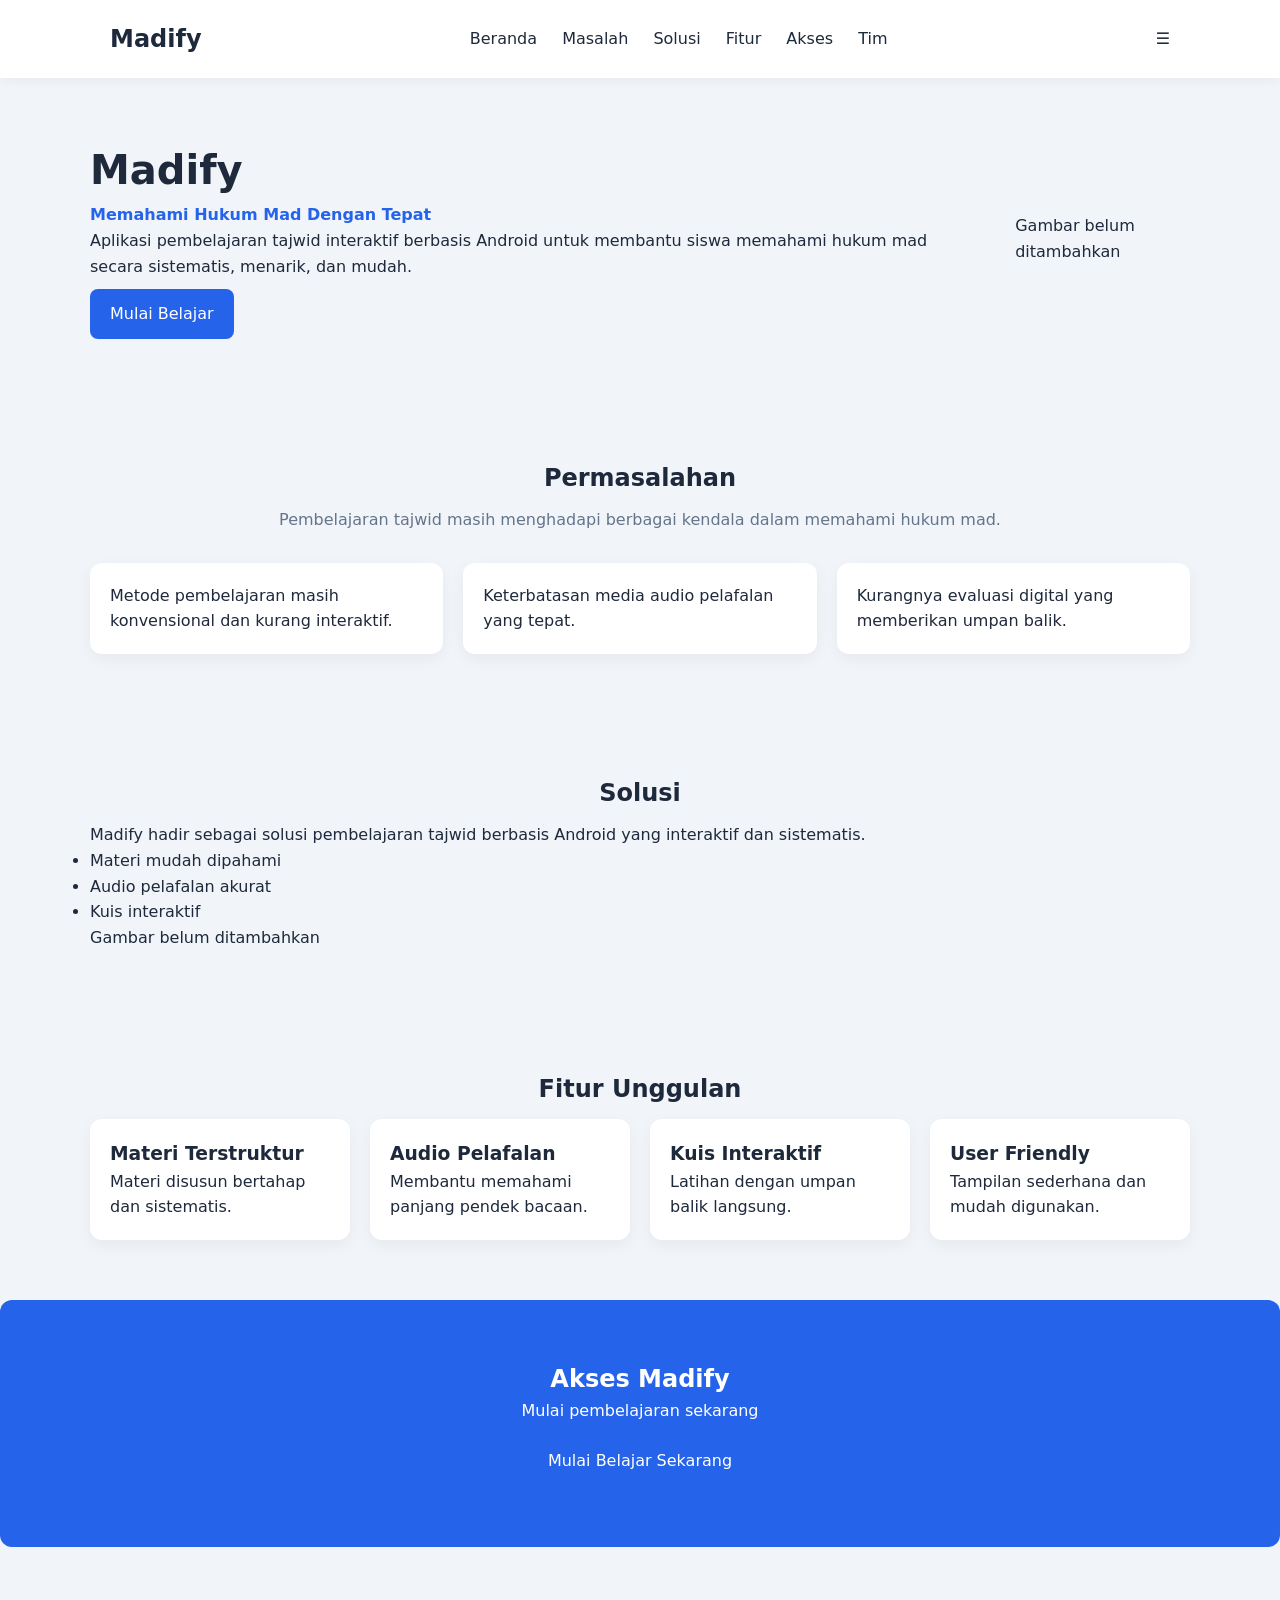
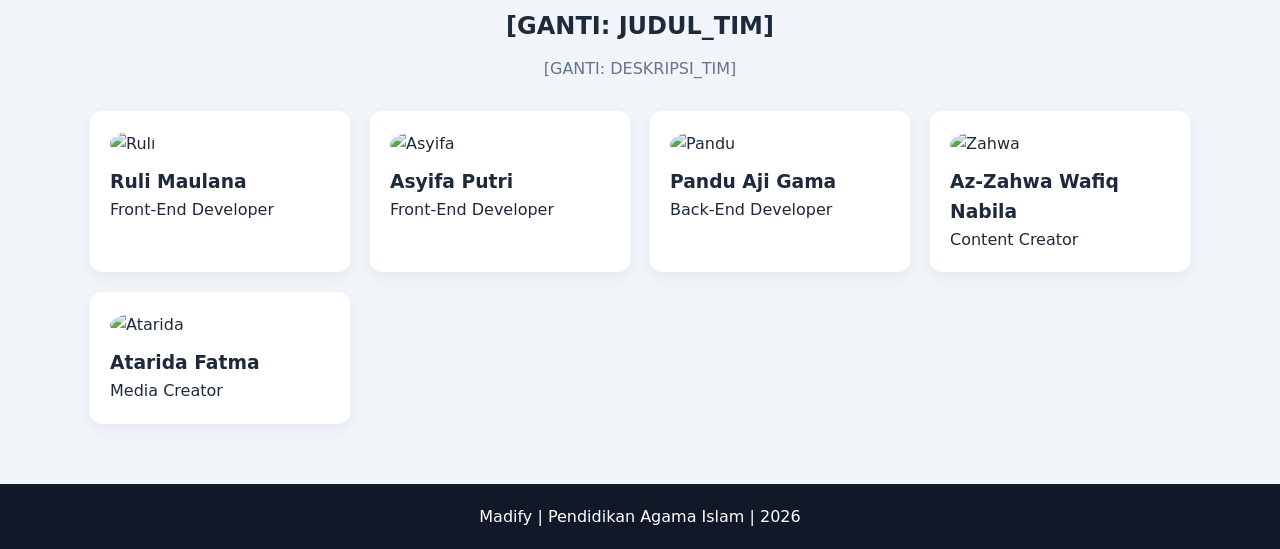
==== index.html @ 85455eb7 "Add files via upload" ====
<!DOCTYPE html>
<html lang="id">
<head>
<meta charset="UTF-8">
<meta name="viewport" content="width=device-width, initial-scale=1.0">
<title>Madify</title>
<link rel="stylesheet" href="style.css">
</head>
<body>

<!-- NAVBAR -->
<header class="navbar">
    <div class="container nav-container">
        <h2 class="logo">Madify</h2>

        <nav id="navMenu">
            <a href="#hero">Beranda</a>
            <a href="#masalah">Masalah</a>
            <a href="#solusi">Solusi</a>
            <a href="#fitur">Fitur</a>
            <a href="#akses">Akses</a>
            <a href="#tim">Tim</a>
        </nav>

        <div class="hamburger" id="hamburger">☰</div>
    </div>
</header>

<!-- HERO -->
<section id="hero" class="hero container fade">
    <div class="hero-text">
        <h1>Madify</h1>
        <p class="tagline">Memahami Hukum Mad Dengan Tepat</p>
        <p>
            Aplikasi pembelajaran tajwid interaktif berbasis Android untuk membantu siswa memahami hukum mad secara sistematis, menarik, dan mudah.
        </p>
        <a href="#akses" class="btn">Mulai Belajar</a>
    </div>

    <div class="hero-img">
        <img src="https://i.ibb.co.com/nstCtN10/img-5.png"
        alt="Ilustrasi aplikasi Madify"
        onerror="this.style.display='none'; this.parentElement.innerHTML='<div class=fallback>Gambar belum ditambahkan</div>';">
    </div>
</section>

<!-- MASALAH -->
<section id="masalah" class="section container fade">
    <h2 class="section-title">Permasalahan</h2>
    <p class="section-desc">
        Pembelajaran tajwid masih menghadapi berbagai kendala dalam memahami hukum mad.
    </p>

    <div class="card-grid">
        <div class="card hover">
            <p>Metode pembelajaran masih konvensional dan kurang interaktif.</p>
        </div>
        <div class="card hover">
            <p>Keterbatasan media audio pelafalan yang tepat.</p>
        </div>
        <div class="card hover">
            <p>Kurangnya evaluasi digital yang memberikan umpan balik.</p>
        </div>
    </div>
</section>

<!-- SOLUSI -->
<section id="solusi" class="section container fade">
    <h2 class="section-title">Solusi</h2>

    <div class="two-col">
        <div>
            <p>
                Madify hadir sebagai solusi pembelajaran tajwid berbasis Android yang interaktif dan sistematis.
            </p>
            <ul class="list">
                <li>Materi mudah dipahami</li>
                <li>Audio pelafalan akurat</li>
                <li>Kuis interaktif</li>
            </ul>
        </div>

        <div>
            <img src="https://i.ibb.co.com/nstCtN10/img-5.png"
            alt="Screenshot aplikasi"
            onerror="this.style.display='none'; this.parentElement.innerHTML='<div class=fallback>Gambar belum ditambahkan</div>';">
        </div>
    </div>
</section>

<!-- FITUR -->
<section id="fitur" class="section container fade">
    <h2 class="section-title">Fitur Unggulan</h2>

    <div class="card-grid">
        <div class="card hover">
            <h3>Materi Terstruktur</h3>
            <p>Materi disusun bertahap dan sistematis.</p>
        </div>
        <div class="card hover">
            <h3>Audio Pelafalan</h3>
            <p>Membantu memahami panjang pendek bacaan.</p>
        </div>
        <div class="card hover">
            <h3>Kuis Interaktif</h3>
            <p>Latihan dengan umpan balik langsung.</p>
        </div>
        <div class="card hover">
            <h3>User Friendly</h3>
            <p>Tampilan sederhana dan mudah digunakan.</p>
        </div>
    </div>
</section>

<!-- AKSES -->
<section id="akses" class="section highlight fade">
    <h2>Akses Madify</h2>
    <p>Mulai pembelajaran sekarang</p>
    <a href="belajar.html" class="btn large">Mulai Belajar Sekarang</a>
</section>

<!-- TIM -->
<section id="tim" class="section container fade">
    <h2 class="section-title">[GANTI: JUDUL_TIM]</h2>
    <p class="section-desc">[GANTI: DESKRIPSI_TIM]</p>

    <div class="card-grid">
        <div class="card team hover">
            <img src="https://i.ibb.co.com/NgdR4mbp/spideman.webp" alt="Ruli">
            <h3>Ruli Maulana</h3>
            <p>Front-End Developer</p>
        </div>

        <div class="card team hover">
            <img src="https://i.ibb.co.com/4x1FCFs/superhero-wanita-scarlett-witch-width-800-format-webp.webp" alt="Asyifa">
            <h3>Asyifa Putri</h3>
            <p>Front-End Developer</p>
        </div>

        <div class="card team hover">
            <img src="https://i.ibb.co.com/TxqchZzX/cpten.jpg" alt="Pandu">
            <h3>Pandu Aji Gama</h3>
            <p>Back-End Developer</p>
        </div>

        <div class="card team hover">
            <img src="https://i.ibb.co.com/DPM3c3qN/wanita-marvel.jpg" alt="Zahwa">
            <h3>Az-Zahwa Wafiq Nabila</h3>
            <p>Content Creator</p>
        </div>

        <div class="card team hover">
            <img src="https://i.ibb.co.com/qFsB3Skq/perempuan.jpg" alt="Atarida">
            <h3>Atarida Fatma</h3>
            <p>Media Creator</p>
        </div>
    </div>
</section>

<footer class="footer">
    <p>Madify | Pendidikan Agama Islam | 2026</p>
</footer>

<script src="script.js"></script>
</body>
</html>
---- style.css ----
:root {
    --primary: #2563eb;
    --secondary: #f8fafc;
    --accent: #111827;
    --bg-main: #f1f5f9;
    --bg-card: #ffffff;
    --text-main: #1e293b;
    --text-secondary: #64748b;
}

/* RESET */
* {
    margin:0;
    padding:0;
    box-sizing:border-box;
}

body {
    font-family: system-ui;
    background: var(--bg-main);
    color: var(--text-main);
    line-height:1.6;
}

/* CONTAINER */
.container {
    max-width:1100px;
    margin:auto;
    padding:20px;
}

/* NAVBAR */
.navbar {
    background:white;
    position:sticky;
    top:0;
    box-shadow:0 2px 10px rgba(0,0,0,0.05);
    z-index:100;
}

.nav-container {
    display:flex;
    justify-content:space-between;
    align-items:center;
}

nav a {
    margin:0 10px;
    text-decoration:none;
    color:var(--text-main);
    font-weight:500;
}

nav a:hover {
    color:var(--primary);
}

/* HERO */
.hero {
    display:flex;
    align-items:center;
    gap:40px;
    padding:60px 0;
}

.hero-text h1 {
    font-size:2.5rem;
}

.tagline {
    color:var(--primary);
    font-weight:600;
}

.hero img {
    width:100%;
    border-radius:12px;
}

/* SECTION */
.section {
    padding:60px 0;
}

.section-title {
    text-align:center;
    margin-bottom:10px;
}

.section-desc {
    text-align:center;
    color:var(--text-secondary);
    margin-bottom:30px;
}

/* GRID */
.card-grid {
    display:grid;
    grid-template-columns:repeat(auto-fit,minmax(250px,1fr));
    gap:20px;
}

/* CARD */
.card {
    background:var(--bg-card);
    padding:20px;
    border-radius:12px;
    box-shadow:0 5px 15px rgba(0,0,0,0.05);
    transition:0.3s;
}

.hover:hover {
    transform:translateY(-5px);
}

/* TEAM */
.team img {
    width:80px;
    height:80px;
    border-radius:50%;
    object-fit:cover;
    margin-bottom:10px;
}

/* BUTTON */
.btn {
    display:inline-block;
    padding:12px 20px;
    background:var(--primary);
    color:white;
    border-radius:8px;
    text-decoration:none;
    margin-top:10px;
    transition:0.3s;
}

.btn:hover {
    opacity:0.9;
}

.btn.large {
    padding:14px 28px;
}

/* HIGHLIGHT */
.highlight {
    text-align:center;
    background:var(--primary);
    color:white;
    border-radius:12px;
}

/* FOOTER */
.footer {
    text-align:center;
    padding:20px;
    background:var(--accent);
    color:white;
}

/* ANIMATION */
.fade {
    opacity:0;
    transform:translateY(30px);
    transition:0.6s;
}

.fade.show {
    opacity:1;
    transform:translateY(0);
}

/* RESPONSIVE */
@media(max-width:768px){
    .hero {
        flex-direction:column;
    }

    nav {
        display:none;
        flex-direction:column;
        background:white;
        position:absolute;
        top:60px;
        right:20px;
        padding:10px;
        border-radius:8px;
    }

    nav.active {
        display:flex;
    }

    .hamburger {
        display:block;
        cursor:pointer;
    }
}
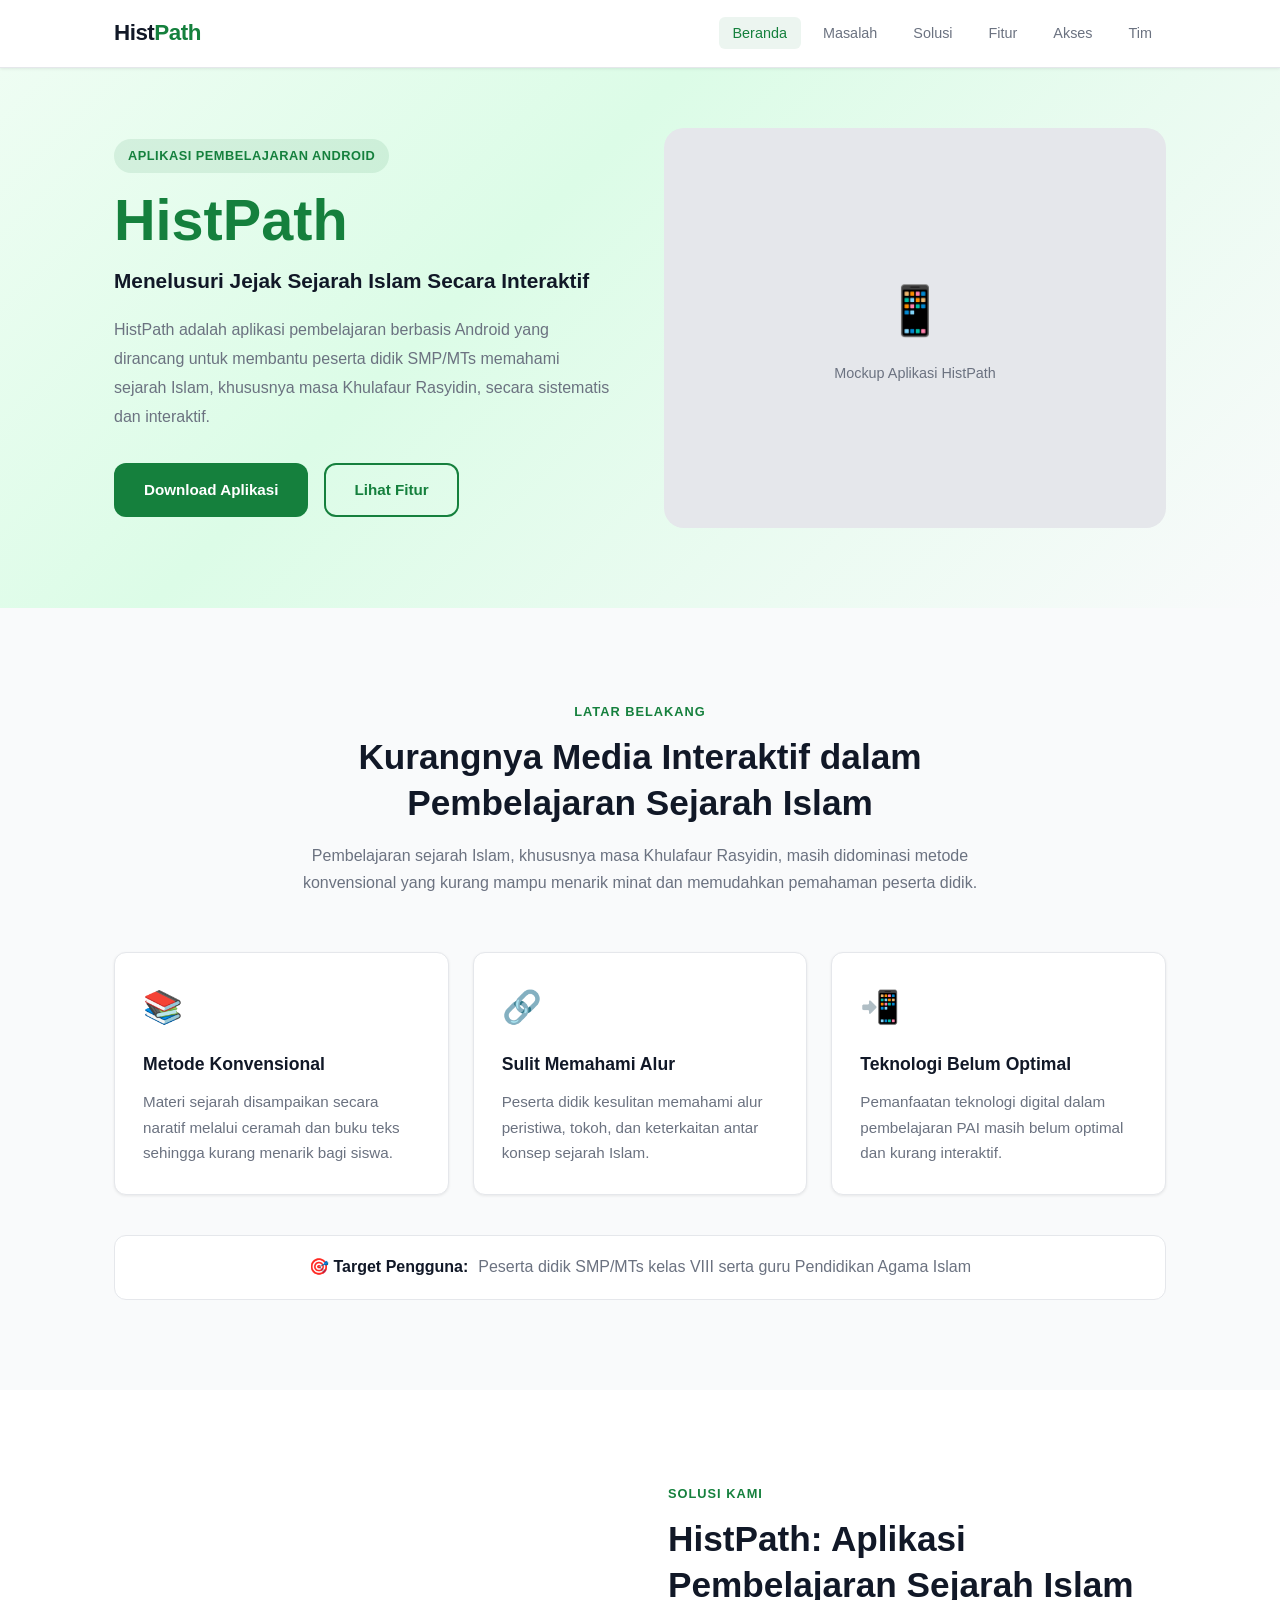
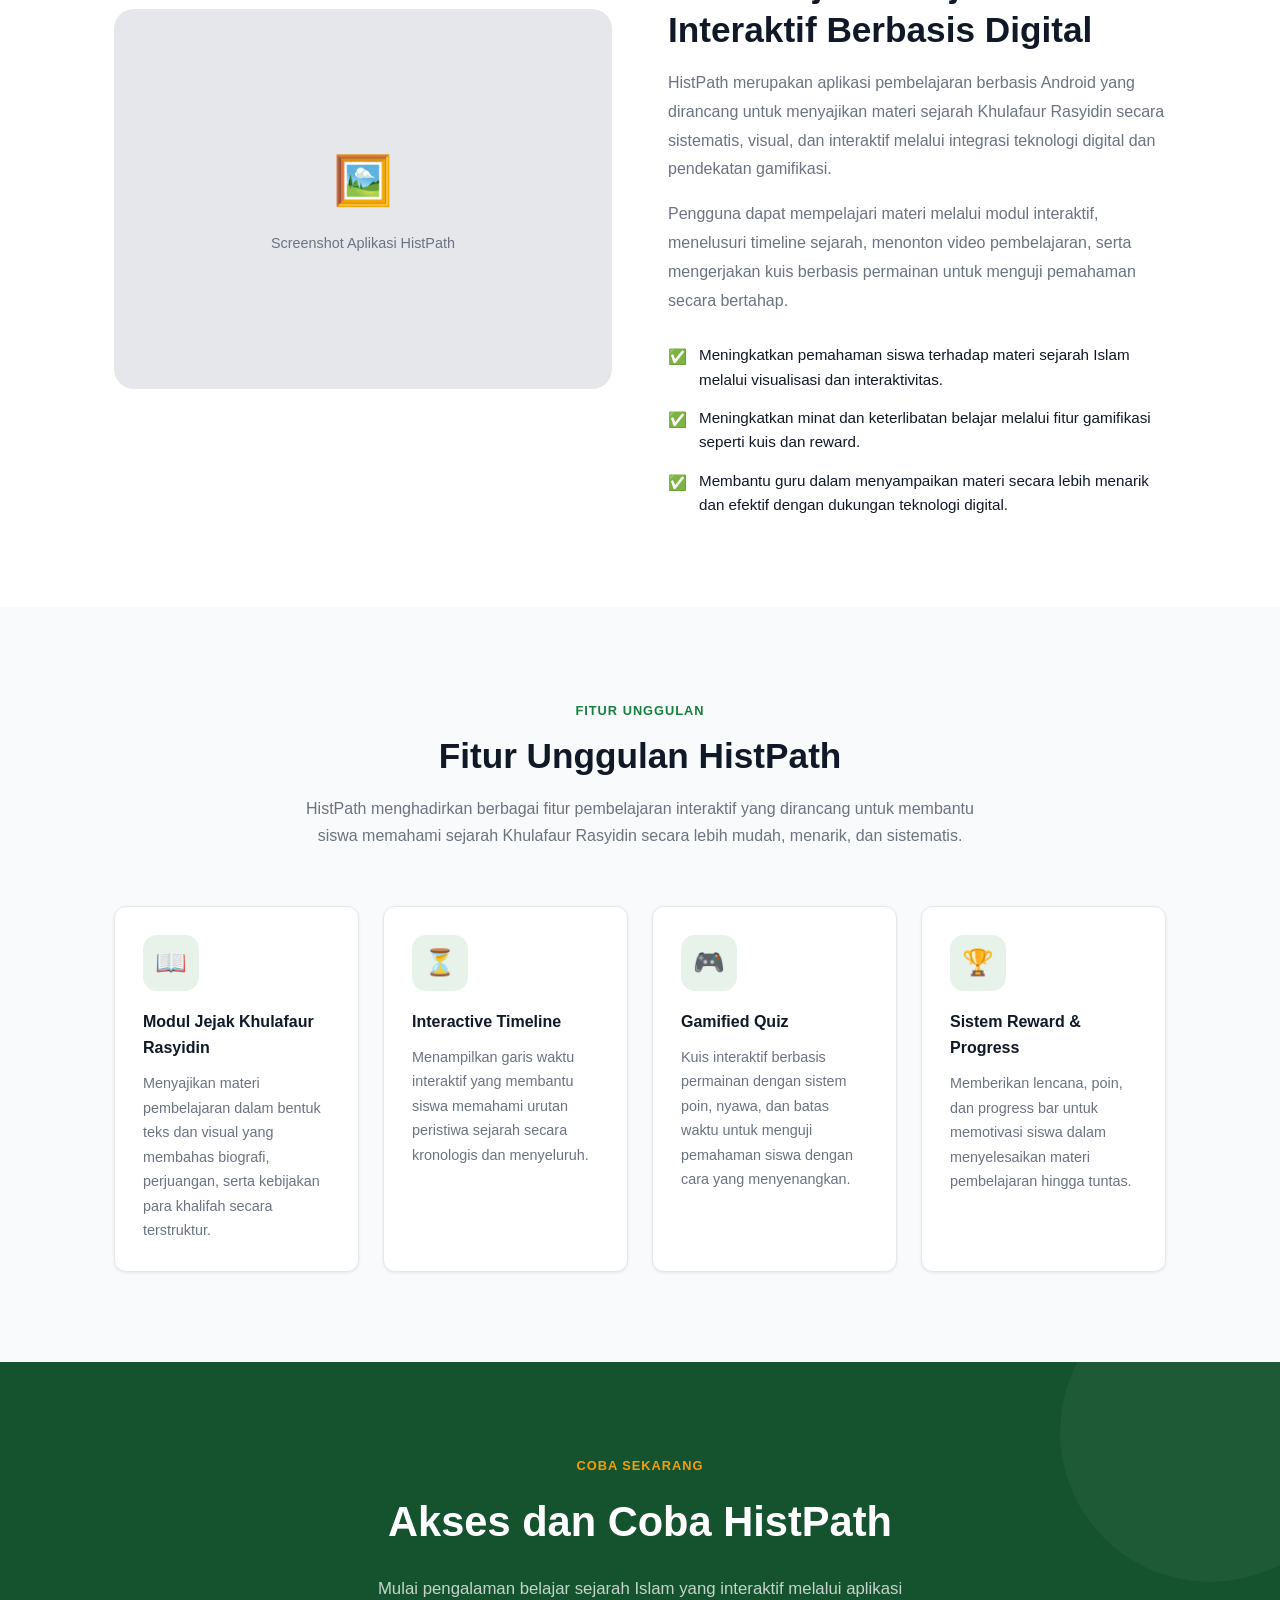
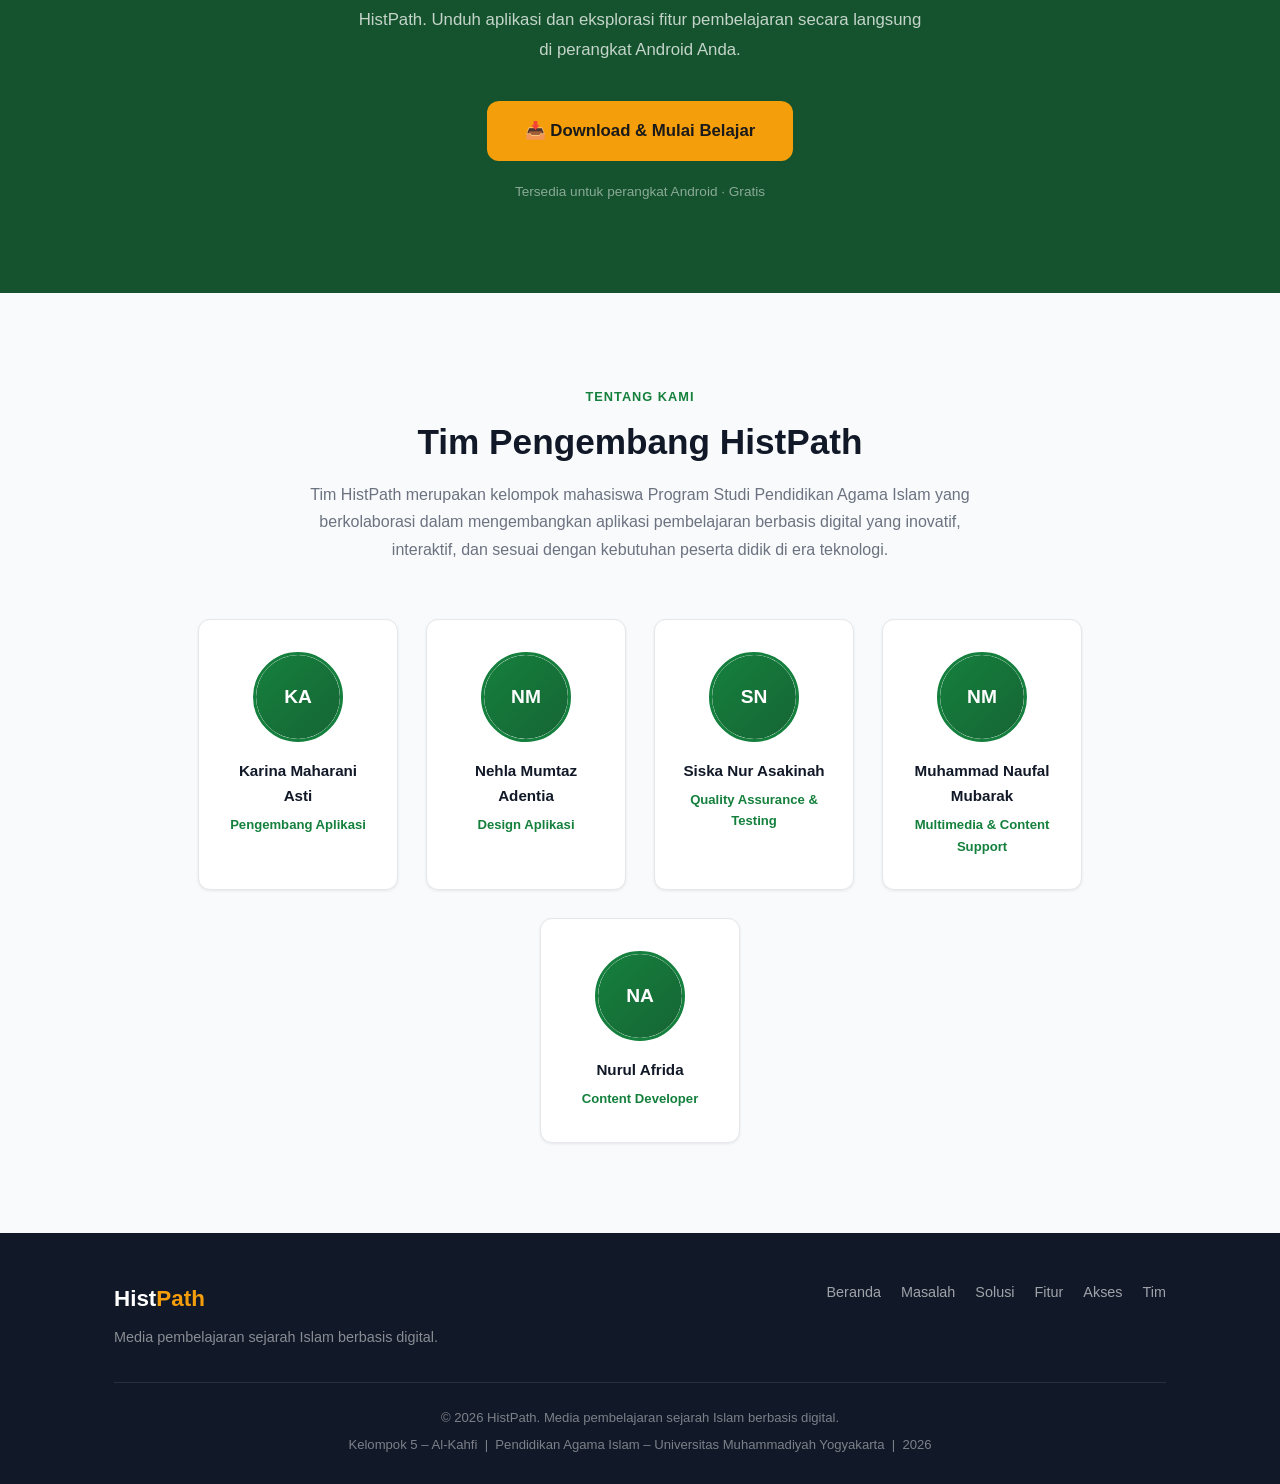
==== commit 6b8018cd: "Update index.html" ====
--- a/index.html
+++ b/index.html
@@ -1,166 +1,1169 @@
 <!DOCTYPE html>
 <html lang="id">
+
 <head>
-<meta charset="UTF-8">
-<meta name="viewport" content="width=device-width, initial-scale=1.0">
-<title>Madify</title>
-<link rel="stylesheet" href="style.css">
+    <meta charset="UTF-8" />
+    <meta name="viewport" content="width=device-width, initial-scale=1.0" />
+    <title>HistPath – Menelusuri Jejak Sejarah Islam Secara Interaktif</title>
+    <style>
+        /* ============================================================
+       CSS VARIABLES – Ganti warna di sini untuk ubah tema website
+    ============================================================ */
+        :root {
+            --color-primary: #15803D;
+            --color-secondary: #166534;
+            --color-accent: #F59E0B;
+            --color-bg: #F9FAFB;
+            --color-bg-card: #FFFFFF;
+            --color-bg-dark: #14532D;
+            --color-text: #111827;
+            --color-text-muted: #6B7280;
+            --color-text-light: #FFFFFF;
+            --color-border: #E5E7EB;
+            --shadow-sm: 0 1px 3px rgba(0, 0, 0, .08);
+            --shadow-md: 0 4px 16px rgba(0, 0, 0, .10);
+            --shadow-lg: 0 8px 32px rgba(0, 0, 0, .14);
+            --radius-sm: 6px;
+            --radius-md: 12px;
+            --radius-lg: 20px;
+            --max-width: 1100px;
+            --nav-height: 68px;
+            --transition: 0.25s ease;
+        }
+
+        /* ============================================================
+       RESET & BASE
+    ============================================================ */
+        *,
+        *::before,
+        *::after {
+            box-sizing: border-box;
+            margin: 0;
+            padding: 0;
+        }
+
+        html {
+            scroll-behavior: smooth;
+            font-size: 16px;
+        }
+
+        body {
+            font-family: -apple-system, BlinkMacSystemFont, 'Segoe UI', Roboto, sans-serif;
+            background-color: var(--color-bg);
+            color: var(--color-text);
+            line-height: 1.65;
+        }
+
+        img {
+            max-width: 100%;
+            display: block;
+        }
+
+        a {
+            text-decoration: none;
+            color: inherit;
+        }
+
+        ul {
+            list-style: none;
+        }
+
+        /* ============================================================
+       CONTAINER
+    ============================================================ */
+        .container {
+            max-width: var(--max-width);
+            margin: 0 auto;
+            padding: 0 24px;
+        }
+
+        /* ============================================================
+       NAVBAR
+    ============================================================ */
+        .navbar {
+            position: fixed;
+            top: 0;
+            left: 0;
+            right: 0;
+            height: var(--nav-height);
+            background: var(--color-bg-card);
+            border-bottom: 1px solid var(--color-border);
+            box-shadow: var(--shadow-sm);
+            z-index: 1000;
+            transition: box-shadow var(--transition);
+        }
+
+        .navbar.scrolled {
+            box-shadow: var(--shadow-md);
+        }
+
+        .nav-container {
+            max-width: var(--max-width);
+            margin: 0 auto;
+            padding: 0 24px;
+            height: 100%;
+            display: flex;
+            align-items: center;
+            justify-content: space-between;
+        }
+
+        .nav-logo {
+            font-size: 1.4rem;
+            font-weight: 800;
+            color: var(--color-text);
+            letter-spacing: -0.5px;
+        }
+
+        .nav-logo span {
+            color: var(--color-primary);
+        }
+
+        .nav-menu {
+            display: flex;
+            gap: 8px;
+            align-items: center;
+        }
+
+        .nav-link {
+            padding: 8px 14px;
+            border-radius: var(--radius-sm);
+            font-size: 0.9rem;
+            font-weight: 500;
+            color: var(--color-text-muted);
+            transition: color var(--transition), background var(--transition);
+        }
+
+        .nav-link:hover,
+        .nav-link.active {
+            color: var(--color-primary);
+            background: rgba(21, 128, 61, 0.08);
+        }
+
+        .hamburger {
+            display: none;
+            flex-direction: column;
+            gap: 5px;
+            background: none;
+            border: none;
+            cursor: pointer;
+            padding: 8px;
+        }
+
+        .hamburger span {
+            display: block;
+            width: 24px;
+            height: 2px;
+            background: var(--color-text);
+            border-radius: 2px;
+            transition: transform var(--transition), opacity var(--transition);
+        }
+
+        .hamburger.open span:nth-child(1) {
+            transform: translateY(7px) rotate(45deg);
+        }
+
+        .hamburger.open span:nth-child(2) {
+            opacity: 0;
+        }
+
+        .hamburger.open span:nth-child(3) {
+            transform: translateY(-7px) rotate(-45deg);
+        }
+
+        /* ============================================================
+       TOMBOL
+    ============================================================ */
+        .btn {
+            display: inline-block;
+            padding: 12px 28px;
+            border-radius: var(--radius-md);
+            font-weight: 600;
+            font-size: 0.95rem;
+            cursor: pointer;
+            transition: transform var(--transition), box-shadow var(--transition), background var(--transition);
+            border: 2px solid transparent;
+        }
+
+        .btn:hover {
+            transform: translateY(-2px);
+            box-shadow: var(--shadow-md);
+        }
+
+        .btn-primary {
+            background: var(--color-primary);
+            color: var(--color-text-light);
+        }
+
+        .btn-primary:hover {
+            background: var(--color-secondary);
+        }
+
+        .btn-outline {
+            background: transparent;
+            color: var(--color-primary);
+            border-color: var(--color-primary);
+        }
+
+        .btn-outline:hover {
+            background: var(--color-primary);
+            color: var(--color-text-light);
+        }
+
+        .btn-accent {
+            background: var(--color-accent);
+            color: #1a1a1a;
+            font-size: 1.05rem;
+            padding: 14px 36px;
+        }
+
+        .btn-accent:hover {
+            background: #d97706;
+            color: #fff;
+        }
+
+        /* ============================================================
+       BADGE & LABEL
+    ============================================================ */
+        .badge {
+            display: inline-block;
+            background: rgba(21, 128, 61, 0.1);
+            color: var(--color-primary);
+            padding: 6px 14px;
+            border-radius: 999px;
+            font-size: 0.8rem;
+            font-weight: 700;
+            letter-spacing: 0.5px;
+            text-transform: uppercase;
+            margin-bottom: 16px;
+        }
+
+        .section-label {
+            display: inline-block;
+            color: var(--color-primary);
+            font-size: 0.8rem;
+            font-weight: 700;
+            letter-spacing: 1px;
+            text-transform: uppercase;
+            margin-bottom: 12px;
+        }
+
+        .section-label.light {
+            color: var(--color-accent);
+        }
+
+        /* ============================================================
+       SECTION UMUM
+    ============================================================ */
+        .section {
+            padding: 90px 0;
+        }
+
+        .section-header {
+            text-align: center;
+            max-width: 680px;
+            margin: 0 auto 56px;
+        }
+
+        .section-title {
+            font-size: clamp(1.6rem, 3vw, 2.2rem);
+            font-weight: 800;
+            color: var(--color-text);
+            line-height: 1.3;
+            margin-bottom: 16px;
+        }
+
+        .section-title.left {
+            text-align: left;
+        }
+
+        .section-desc {
+            color: var(--color-text-muted);
+            font-size: 1rem;
+            line-height: 1.7;
+        }
+
+        /* ============================================================
+       CARD
+    ============================================================ */
+        .card {
+            background: var(--color-bg-card);
+            border: 1px solid var(--color-border);
+            border-radius: var(--radius-md);
+            padding: 28px;
+            box-shadow: var(--shadow-sm);
+            transition: transform var(--transition), box-shadow var(--transition);
+        }
+
+        .card:hover {
+            transform: translateY(-4px);
+            box-shadow: var(--shadow-md);
+        }
+
+        .card-grid-3 {
+            display: grid;
+            grid-template-columns: repeat(3, 1fr);
+            gap: 24px;
+        }
+
+        .card-grid-4 {
+            display: grid;
+            grid-template-columns: repeat(4, 1fr);
+            gap: 24px;
+        }
+
+        /* ============================================================
+       HERO
+    ============================================================ */
+        .hero {
+            padding-top: calc(var(--nav-height) + 60px);
+            padding-bottom: 80px;
+            background: linear-gradient(135deg, #f0fdf4 0%, #dcfce7 40%, #f9fafb 100%);
+        }
+
+        .hero-grid {
+            display: grid;
+            grid-template-columns: 1fr 1fr;
+            gap: 48px;
+            align-items: center;
+        }
+
+        .hero-title {
+            font-size: clamp(2.4rem, 5vw, 3.6rem);
+            font-weight: 900;
+            color: var(--color-primary);
+            line-height: 1.1;
+            margin-bottom: 12px;
+        }
+
+        .hero-tagline {
+            font-size: clamp(1rem, 2.5vw, 1.3rem);
+            color: var(--color-text);
+            font-weight: 600;
+            margin-bottom: 18px;
+        }
+
+        .hero-desc {
+            color: var(--color-text-muted);
+            font-size: 1rem;
+            margin-bottom: 32px;
+            line-height: 1.8;
+        }
+
+        .hero-buttons {
+            display: flex;
+            gap: 16px;
+            flex-wrap: wrap;
+        }
+
+        .hero-image {
+            position: relative;
+        }
+
+        .mockup-img,
+        .screenshot-img {
+            width: 100%;
+            height: 400px;
+            object-fit: cover;
+            border-radius: var(--radius-lg);
+            box-shadow: var(--shadow-lg);
+        }
+
+        .img-fallback {
+            display: flex;
+            flex-direction: column;
+            align-items: center;
+            justify-content: center;
+            gap: 12px;
+            background: var(--color-border);
+            border-radius: var(--radius-lg);
+            color: var(--color-text-muted);
+            font-size: 0.9rem;
+        }
+
+        .hero-fallback {
+            height: 400px;
+        }
+
+        .solusi-fallback {
+            height: 380px;
+        }
+
+        .fallback-icon {
+            font-size: 3rem;
+        }
+
+        /* ============================================================
+       MASALAH
+    ============================================================ */
+        .masalah {
+            background: var(--color-bg);
+        }
+
+        .masalah-card .card-icon {
+            font-size: 2rem;
+            margin-bottom: 16px;
+        }
+
+        .masalah-card h3 {
+            font-size: 1.1rem;
+            font-weight: 700;
+            margin-bottom: 10px;
+            color: var(--color-text);
+        }
+
+        .masalah-card p {
+            color: var(--color-text-muted);
+            font-size: 0.95rem;
+            line-height: 1.7;
+        }
+
+        .target-pengguna {
+            margin-top: 40px;
+            text-align: center;
+            background: var(--color-bg-card);
+            border: 1px solid var(--color-border);
+            border-radius: var(--radius-md);
+            padding: 18px 28px;
+            display: inline-flex;
+            gap: 10px;
+            align-items: center;
+            width: 100%;
+            justify-content: center;
+            flex-wrap: wrap;
+        }
+
+        .target-label {
+            font-weight: 700;
+            color: var(--color-text);
+        }
+
+        .target-text {
+            color: var(--color-text-muted);
+        }
+
+        /* ============================================================
+       SOLUSI
+    ============================================================ */
+        .solusi {
+            background: var(--color-bg-card);
+        }
+
+        .solusi-grid {
+            display: grid;
+            grid-template-columns: 1fr 1fr;
+            gap: 56px;
+            align-items: center;
+        }
+
+        .solusi-penjelasan {
+            color: var(--color-text-muted);
+            margin-bottom: 16px;
+            line-height: 1.8;
+        }
+
+        .solusi-cara {
+            color: var(--color-text-muted);
+            margin-bottom: 28px;
+            line-height: 1.8;
+        }
+
+        .manfaat-list {
+            display: flex;
+            flex-direction: column;
+            gap: 14px;
+        }
+
+        .manfaat-list li {
+            display: flex;
+            gap: 12px;
+            align-items: flex-start;
+            font-size: 0.95rem;
+            color: var(--color-text);
+            line-height: 1.6;
+        }
+
+        .manfaat-icon {
+            flex-shrink: 0;
+            margin-top: 2px;
+        }
+
+        /* ============================================================
+       FITUR
+    ============================================================ */
+        .fitur {
+            background: var(--color-bg);
+        }
+
+        .fitur-icon-wrap {
+            width: 56px;
+            height: 56px;
+            border-radius: 14px;
+            background: rgba(21, 128, 61, 0.1);
+            display: flex;
+            align-items: center;
+            justify-content: center;
+            margin-bottom: 18px;
+        }
+
+        .fitur-icon {
+            font-size: 1.6rem;
+        }
+
+        .fitur-card h3 {
+            font-size: 1rem;
+            font-weight: 700;
+            margin-bottom: 10px;
+            color: var(--color-text);
+        }
+
+        .fitur-card p {
+            color: var(--color-text-muted);
+            font-size: 0.9rem;
+            line-height: 1.7;
+        }
+
+        /* ============================================================
+       AKSES
+    ============================================================ */
+        .akses {
+            background: var(--color-bg-dark);
+            position: relative;
+            overflow: hidden;
+        }
+
+        .akses::before {
+            content: '';
+            position: absolute;
+            top: -80px;
+            right: -80px;
+            width: 300px;
+            height: 300px;
+            border-radius: 50%;
+            background: rgba(255, 255, 255, 0.04);
+        }
+
+        .akses-box {
+            text-align: center;
+            position: relative;
+            z-index: 1;
+        }
+
+        .akses-title {
+            font-size: clamp(1.8rem, 4vw, 2.6rem);
+            font-weight: 800;
+            color: var(--color-text-light);
+            margin-bottom: 18px;
+        }
+
+        .akses-desc {
+            color: rgba(255, 255, 255, 0.75);
+            max-width: 580px;
+            margin: 0 auto 36px;
+            font-size: 1.05rem;
+            line-height: 1.8;
+        }
+
+        .akses-buttons {
+            display: flex;
+            justify-content: center;
+            gap: 16px;
+            flex-wrap: wrap;
+            margin-bottom: 20px;
+        }
+
+        .akses-note {
+            color: rgba(255, 255, 255, 0.5);
+            font-size: 0.85rem;
+        }
+
+        /* ============================================================
+       TIM
+    ============================================================ */
+        .tim {
+            background: var(--color-bg);
+        }
+
+        .tim-grid {
+            display: flex;
+            flex-wrap: wrap;
+            justify-content: center;
+            gap: 28px;
+        }
+
+        .tim-card {
+            background: var(--color-bg-card);
+            border: 1px solid var(--color-border);
+            border-radius: var(--radius-md);
+            padding: 32px 24px;
+            text-align: center;
+            width: 200px;
+            box-shadow: var(--shadow-sm);
+            transition: transform var(--transition), box-shadow var(--transition);
+        }
+
+        .tim-card:hover {
+            transform: translateY(-4px);
+            box-shadow: var(--shadow-md);
+        }
+
+        .foto-wrap {
+            width: 90px;
+            height: 90px;
+            border-radius: 50%;
+            overflow: hidden;
+            margin: 0 auto 16px;
+            border: 3px solid var(--color-primary);
+            background: var(--color-border);
+            position: relative;
+        }
+
+        .foto-profil {
+            width: 100%;
+            height: 100%;
+            object-fit: cover;
+        }
+
+        .foto-fallback {
+            width: 100%;
+            height: 100%;
+            display: flex;
+            align-items: center;
+            justify-content: center;
+            background: linear-gradient(135deg, var(--color-primary), var(--color-secondary));
+            color: white;
+            font-weight: 700;
+            font-size: 1.2rem;
+            border-radius: 50%;
+            position: absolute;
+            top: 0;
+            left: 0;
+        }
+
+        .tim-nama {
+            font-size: 0.95rem;
+            font-weight: 700;
+            color: var(--color-text);
+            margin-bottom: 6px;
+        }
+
+        .tim-peran {
+            font-size: 0.82rem;
+            color: var(--color-primary);
+            font-weight: 600;
+        }
+
+        /* ============================================================
+       FOOTER
+    ============================================================ */
+        .footer {
+            background: var(--color-text);
+            color: rgba(255, 255, 255, 0.7);
+            padding: 48px 0 28px;
+        }
+
+        .footer-top {
+            display: flex;
+            justify-content: space-between;
+            align-items: flex-start;
+            flex-wrap: wrap;
+            gap: 32px;
+            margin-bottom: 32px;
+        }
+
+        .footer-logo {
+            font-size: 1.4rem;
+            font-weight: 800;
+            color: #fff;
+            display: block;
+            margin-bottom: 8px;
+        }
+
+        .footer-logo span {
+            color: var(--color-accent);
+        }
+
+        .footer-brand p {
+            font-size: 0.9rem;
+            color: rgba(255, 255, 255, 0.5);
+        }
+
+        .footer-links {
+            display: flex;
+            gap: 20px;
+            flex-wrap: wrap;
+        }
+
+        .footer-links a {
+            color: rgba(255, 255, 255, 0.6);
+            font-size: 0.9rem;
+            transition: color var(--transition);
+        }
+
+        .footer-links a:hover {
+            color: #fff;
+        }
+
+        .footer-divider {
+            border: none;
+            border-top: 1px solid rgba(255, 255, 255, 0.1);
+            margin-bottom: 24px;
+        }
+
+        .footer-bottom {
+            text-align: center;
+            display: flex;
+            flex-direction: column;
+            gap: 6px;
+            font-size: 0.82rem;
+            color: rgba(255, 255, 255, 0.45);
+        }
+
+        /* ============================================================
+       ANIMASI SCROLL
+    ============================================================ */
+        .animate-on-scroll {
+            opacity: 0;
+            transform: translateY(28px);
+            transition: opacity 0.55s ease, transform 0.55s ease;
+        }
+
+        .animate-on-scroll.visible {
+            opacity: 1;
+            transform: translateY(0);
+        }
+
+        /* ============================================================
+       RESPONSIVE – MOBILE
+    ============================================================ */
+        @media (max-width: 900px) {
+            .card-grid-4 {
+                grid-template-columns: repeat(2, 1fr);
+            }
+        }
+
+        @media (max-width: 768px) {
+            .hamburger {
+                display: flex;
+            }
+
+            .nav-menu {
+                position: fixed;
+                top: var(--nav-height);
+                left: 0;
+                right: 0;
+                background: var(--color-bg-card);
+                flex-direction: column;
+                padding: 20px 24px;
+                border-top: 1px solid var(--color-border);
+                box-shadow: var(--shadow-md);
+                gap: 4px;
+                display: none;
+            }
+
+            .nav-menu.open {
+                display: flex;
+            }
+
+            .nav-link {
+                padding: 12px 16px;
+                border-radius: var(--radius-sm);
+                width: 100%;
+            }
+
+            .hero-grid {
+                grid-template-columns: 1fr;
+                text-align: center;
+            }
+
+            .hero-image {
+                order: -1;
+            }
+
+            .mockup-img,
+            .screenshot-img {
+                height: 260px;
+            }
+
+            .hero-fallback,
+            .solusi-fallback {
+                height: 260px;
+            }
+
+            .hero-buttons {
+                justify-content: center;
+            }
+
+            .solusi-grid {
+                grid-template-columns: 1fr;
+            }
+
+            .card-grid-3 {
+                grid-template-columns: 1fr;
+            }
+
+            .card-grid-4 {
+                grid-template-columns: 1fr;
+            }
+
+            .footer-top {
+                flex-direction: column;
+            }
+        }
+    </style>
 </head>
+
 <body>
 
-<!-- NAVBAR -->
-<header class="navbar">
-    <div class="container nav-container">
-        <h2 class="logo">Madify</h2>
-
-        <nav id="navMenu">
-            <a href="#hero">Beranda</a>
-            <a href="#masalah">Masalah</a>
-            <a href="#solusi">Solusi</a>
-            <a href="#fitur">Fitur</a>
-            <a href="#akses">Akses</a>
-            <a href="#tim">Tim</a>
-        </nav>
-
-        <div class="hamburger" id="hamburger">☰</div>
-    </div>
-</header>
-
-<!-- HERO -->
-<section id="hero" class="hero container fade">
-    <div class="hero-text">
-        <h1>Madify</h1>
-        <p class="tagline">Memahami Hukum Mad Dengan Tepat</p>
-        <p>
-            Aplikasi pembelajaran tajwid interaktif berbasis Android untuk membantu siswa memahami hukum mad secara sistematis, menarik, dan mudah.
-        </p>
-        <a href="#akses" class="btn">Mulai Belajar</a>
-    </div>
-
-    <div class="hero-img">
-        <img src="https://i.ibb.co.com/nstCtN10/img-5.png"
-        alt="Ilustrasi aplikasi Madify"
-        onerror="this.style.display='none'; this.parentElement.innerHTML='<div class=fallback>Gambar belum ditambahkan</div>';">
-    </div>
-</section>
-
-<!-- MASALAH -->
-<section id="masalah" class="section container fade">
-    <h2 class="section-title">Permasalahan</h2>
-    <p class="section-desc">
-        Pembelajaran tajwid masih menghadapi berbagai kendala dalam memahami hukum mad.
-    </p>
-
-    <div class="card-grid">
-        <div class="card hover">
-            <p>Metode pembelajaran masih konvensional dan kurang interaktif.</p>
-        </div>
-        <div class="card hover">
-            <p>Keterbatasan media audio pelafalan yang tepat.</p>
-        </div>
-        <div class="card hover">
-            <p>Kurangnya evaluasi digital yang memberikan umpan balik.</p>
-        </div>
-    </div>
-</section>
-
-<!-- SOLUSI -->
-<section id="solusi" class="section container fade">
-    <h2 class="section-title">Solusi</h2>
-
-    <div class="two-col">
-        <div>
-            <p>
-                Madify hadir sebagai solusi pembelajaran tajwid berbasis Android yang interaktif dan sistematis.
-            </p>
-            <ul class="list">
-                <li>Materi mudah dipahami</li>
-                <li>Audio pelafalan akurat</li>
-                <li>Kuis interaktif</li>
+    <!-- NAVBAR -->
+    <nav class="navbar" id="navbar">
+        <div class="nav-container">
+            <a href="#beranda" class="nav-logo">Hist<span>Path</span></a>
+            <button class="hamburger" id="hamburger" aria-label="Buka menu">
+                <span></span><span></span><span></span>
+            </button>
+            <ul class="nav-menu" id="nav-menu">
+                <li><a href="#beranda" class="nav-link">Beranda</a></li>
+                <li><a href="#masalah" class="nav-link">Masalah</a></li>
+                <li><a href="#solusi" class="nav-link">Solusi</a></li>
+                <li><a href="#fitur" class="nav-link">Fitur</a></li>
+                <li><a href="#akses" class="nav-link">Akses</a></li>
+                <li><a href="#tim" class="nav-link">Tim</a></li>
             </ul>
         </div>
-
-        <div>
-            <img src="https://i.ibb.co.com/nstCtN10/img-5.png"
-            alt="Screenshot aplikasi"
-            onerror="this.style.display='none'; this.parentElement.innerHTML='<div class=fallback>Gambar belum ditambahkan</div>';">
+    </nav>
+
+    <!-- HERO -->
+    <section class="hero" id="beranda">
+        <div class="container hero-grid">
+            <div class="hero-text animate-on-scroll">
+                <span class="badge">Aplikasi Pembelajaran Android</span>
+                <h1 class="hero-title">HistPath</h1>
+                <p class="hero-tagline">Menelusuri Jejak Sejarah Islam Secara Interaktif</p>
+                <p class="hero-desc">
+                    HistPath adalah aplikasi pembelajaran berbasis Android yang dirancang untuk membantu
+                    peserta didik SMP/MTs memahami sejarah Islam, khususnya masa Khulafaur Rasyidin,
+                    secara sistematis dan interaktif.
+                </p>
+                <div class="hero-buttons">
+                    <a href="https://kodular.app/HBX-FRH" class="btn btn-primary" target="_blank"
+                        rel="noopener">Download Aplikasi</a>
+                    <a href="#fitur" class="btn btn-outline">Lihat Fitur</a>
+                </div>
+            </div>
+            <div class="hero-image animate-on-scroll">
+                <!-- Ganti src="" dengan link gambar mockup aplikasi -->
+                <img src="1.jpeg" alt="Ilustrasi aplikasi HistPath" class="mockup-img" data-fallback="true" />
+                <div class="img-fallback hero-fallback" style="display:none;">
+                    <div class="fallback-icon">📱</div>
+                    <p>Mockup Aplikasi HistPath</p>
+                </div>
+            </div>
         </div>
-    </div>
-</section>
-
-<!-- FITUR -->
-<section id="fitur" class="section container fade">
-    <h2 class="section-title">Fitur Unggulan</h2>
-
-    <div class="card-grid">
-        <div class="card hover">
-            <h3>Materi Terstruktur</h3>
-            <p>Materi disusun bertahap dan sistematis.</p>
+    </section>
+
+    <!-- MASALAH -->
+    <section class="section masalah" id="masalah">
+        <div class="container">
+            <div class="section-header animate-on-scroll">
+                <span class="section-label">Latar Belakang</span>
+                <h2 class="section-title">Kurangnya Media Interaktif dalam Pembelajaran Sejarah Islam</h2>
+                <p class="section-desc">
+                    Pembelajaran sejarah Islam, khususnya masa Khulafaur Rasyidin, masih didominasi metode
+                    konvensional yang kurang mampu menarik minat dan memudahkan pemahaman peserta didik.
+                </p>
+            </div>
+            <div class="card-grid-3 animate-on-scroll">
+                <div class="card masalah-card">
+                    <div class="card-icon">📚</div>
+                    <h3>Metode Konvensional</h3>
+                    <p>Materi sejarah disampaikan secara naratif melalui ceramah dan buku teks sehingga kurang menarik
+                        bagi siswa.</p>
+                </div>
+                <div class="card masalah-card">
+                    <div class="card-icon">🔗</div>
+                    <h3>Sulit Memahami Alur</h3>
+                    <p>Peserta didik kesulitan memahami alur peristiwa, tokoh, dan keterkaitan antar konsep sejarah
+                        Islam.</p>
+                </div>
+                <div class="card masalah-card">
+                    <div class="card-icon">📲</div>
+                    <h3>Teknologi Belum Optimal</h3>
+                    <p>Pemanfaatan teknologi digital dalam pembelajaran PAI masih belum optimal dan kurang interaktif.
+                    </p>
+                </div>
+            </div>
+            <div class="target-pengguna animate-on-scroll">
+                <span class="target-label">🎯 Target Pengguna:</span>
+                <span class="target-text">Peserta didik SMP/MTs kelas VIII serta guru Pendidikan Agama Islam</span>
+            </div>
         </div>
-        <div class="card hover">
-            <h3>Audio Pelafalan</h3>
-            <p>Membantu memahami panjang pendek bacaan.</p>
+    </section>
+
+    <!-- SOLUSI -->
+    <section class="section solusi" id="solusi">
+        <div class="container solusi-grid">
+            <div class="solusi-image animate-on-scroll">
+                <!-- Ganti src="" dengan link screenshot aplikasi -->
+                <img src="1.jpeg" alt="Tampilan antarmuka aplikasi HistPath" class="screenshot-img"
+                    data-fallback="true" />
+                <div class="img-fallback solusi-fallback" style="display:none;">
+                    <div class="fallback-icon">🖼️</div>
+                    <p>Screenshot Aplikasi HistPath</p>
+                </div>
+            </div>
+            <div class="solusi-text animate-on-scroll">
+                <span class="section-label">Solusi Kami</span>
+                <h2 class="section-title left">HistPath: Aplikasi Pembelajaran Sejarah Islam Interaktif Berbasis Digital
+                </h2>
+                <p class="solusi-penjelasan">
+                    HistPath merupakan aplikasi pembelajaran berbasis Android yang dirancang untuk menyajikan
+                    materi sejarah Khulafaur Rasyidin secara sistematis, visual, dan interaktif melalui
+                    integrasi teknologi digital dan pendekatan gamifikasi.
+                </p>
+                <p class="solusi-cara">
+                    Pengguna dapat mempelajari materi melalui modul interaktif, menelusuri timeline sejarah,
+                    menonton video pembelajaran, serta mengerjakan kuis berbasis permainan untuk menguji
+                    pemahaman secara bertahap.
+                </p>
+                <ul class="manfaat-list">
+                    <li><span class="manfaat-icon">✅</span> Meningkatkan pemahaman siswa terhadap materi sejarah Islam
+                        melalui visualisasi dan interaktivitas.</li>
+                    <li><span class="manfaat-icon">✅</span> Meningkatkan minat dan keterlibatan belajar melalui fitur
+                        gamifikasi seperti kuis dan reward.</li>
+                    <li><span class="manfaat-icon">✅</span> Membantu guru dalam menyampaikan materi secara lebih menarik
+                        dan efektif dengan dukungan teknologi digital.</li>
+                </ul>
+            </div>
         </div>
-        <div class="card hover">
-            <h3>Kuis Interaktif</h3>
-            <p>Latihan dengan umpan balik langsung.</p>
+    </section>
+
+    <!-- FITUR -->
+    <section class="section fitur" id="fitur">
+        <div class="container">
+            <div class="section-header animate-on-scroll">
+                <span class="section-label">Fitur Unggulan</span>
+                <h2 class="section-title">Fitur Unggulan HistPath</h2>
+                <p class="section-desc">
+                    HistPath menghadirkan berbagai fitur pembelajaran interaktif yang dirancang untuk membantu
+                    siswa memahami sejarah Khulafaur Rasyidin secara lebih mudah, menarik, dan sistematis.
+                </p>
+            </div>
+            <div class="card-grid-4 animate-on-scroll">
+                <div class="card fitur-card">
+                    <div class="fitur-icon-wrap"><span class="fitur-icon">📖</span></div>
+                    <h3>Modul Jejak Khulafaur Rasyidin</h3>
+                    <p>Menyajikan materi pembelajaran dalam bentuk teks dan visual yang membahas biografi, perjuangan,
+                        serta kebijakan para khalifah secara terstruktur.</p>
+                </div>
+                <div class="card fitur-card">
+                    <div class="fitur-icon-wrap"><span class="fitur-icon">⏳</span></div>
+                    <h3>Interactive Timeline</h3>
+                    <p>Menampilkan garis waktu interaktif yang membantu siswa memahami urutan peristiwa sejarah secara
+                        kronologis dan menyeluruh.</p>
+                </div>
+                <div class="card fitur-card">
+                    <div class="fitur-icon-wrap"><span class="fitur-icon">🎮</span></div>
+                    <h3>Gamified Quiz</h3>
+                    <p>Kuis interaktif berbasis permainan dengan sistem poin, nyawa, dan batas waktu untuk menguji
+                        pemahaman siswa dengan cara yang menyenangkan.</p>
+                </div>
+                <div class="card fitur-card">
+                    <div class="fitur-icon-wrap"><span class="fitur-icon">🏆</span></div>
+                    <h3>Sistem Reward & Progress</h3>
+                    <p>Memberikan lencana, poin, dan progress bar untuk memotivasi siswa dalam menyelesaikan materi
+                        pembelajaran hingga tuntas.</p>
+                </div>
+            </div>
         </div>
-        <div class="card hover">
-            <h3>User Friendly</h3>
-            <p>Tampilan sederhana dan mudah digunakan.</p>
+    </section>
+
+    <!-- AKSES -->
+    <section class="section akses" id="akses">
+        <div class="container">
+            <div class="akses-box animate-on-scroll">
+                <span class="section-label light">Coba Sekarang</span>
+                <h2 class="akses-title">Akses dan Coba HistPath</h2>
+                <p class="akses-desc">
+                    Mulai pengalaman belajar sejarah Islam yang interaktif melalui aplikasi HistPath.
+                    Unduh aplikasi dan eksplorasi fitur pembelajaran secara langsung di perangkat Android Anda.
+                </p>
+                <div class="akses-buttons">
+                    <a href="https://kodular.app/HBX-FRH" class="btn btn-accent" target="_blank" rel="noopener">
+                        📥 Download &amp; Mulai Belajar
+                    </a>
+                </div>
+                <p class="akses-note">Tersedia untuk perangkat Android · Gratis</p>
+            </div>
         </div>
-    </div>
-</section>
-
-<!-- AKSES -->
-<section id="akses" class="section highlight fade">
-    <h2>Akses Madify</h2>
-    <p>Mulai pembelajaran sekarang</p>
-    <a href="belajar.html" class="btn large">Mulai Belajar Sekarang</a>
-</section>
-
-<!-- TIM -->
-<section id="tim" class="section container fade">
-    <h2 class="section-title">[GANTI: JUDUL_TIM]</h2>
-    <p class="section-desc">[GANTI: DESKRIPSI_TIM]</p>
-
-    <div class="card-grid">
-        <div class="card team hover">
-            <img src="https://i.ibb.co.com/NgdR4mbp/spideman.webp" alt="Ruli">
-            <h3>Ruli Maulana</h3>
-            <p>Front-End Developer</p>
+    </section>
+
+    <!-- TIM -->
+    <section class="section tim" id="tim">
+        <div class="container">
+            <div class="section-header animate-on-scroll">
+                <span class="section-label">Tentang Kami</span>
+                <h2 class="section-title">Tim Pengembang HistPath</h2>
+                <p class="section-desc">
+                    Tim HistPath merupakan kelompok mahasiswa Program Studi Pendidikan Agama Islam yang
+                    berkolaborasi dalam mengembangkan aplikasi pembelajaran berbasis digital yang inovatif,
+                    interaktif, dan sesuai dengan kebutuhan peserta didik di era teknologi.
+                </p>
+            </div>
+            <div class="tim-grid animate-on-scroll">
+
+                <div class="tim-card">
+                    <div class="foto-wrap">
+                        <!-- Ganti src="" dengan link foto profil -->
+                        <img src="" alt="Foto Karina Maharani Asti" class="foto-profil" data-fallback="true"
+                            data-nama="KA" />
+                        <div class="foto-fallback" style="display:none;">KA</div>
+                    </div>
+                    <h3 class="tim-nama">Karina Maharani Asti</h3>
+                    <p class="tim-peran">Pengembang Aplikasi</p>
+                </div>
+
+                <div class="tim-card">
+                    <div class="foto-wrap">
+                        <img src="" alt="Foto Nehla Mumtaz Adentia" class="foto-profil" data-fallback="true"
+                            data-nama="NM" />
+                        <div class="foto-fallback" style="display:none;">NM</div>
+                    </div>
+                    <h3 class="tim-nama">Nehla Mumtaz Adentia</h3>
+                    <p class="tim-peran">Design Aplikasi</p>
+                </div>
+
+                <div class="tim-card">
+                    <div class="foto-wrap">
+                        <img src="" alt="Foto Siska Nur Asakinah" class="foto-profil" data-fallback="true"
+                            data-nama="SN" />
+                        <div class="foto-fallback" style="display:none;">SN</div>
+                    </div>
+                    <h3 class="tim-nama">Siska Nur Asakinah</h3>
+                    <p class="tim-peran">Quality Assurance &amp; Testing</p>
+                </div>
+
+                <div class="tim-card">
+                    <div class="foto-wrap">
+                        <img src="" alt="Foto Muhammad Naufal Mubarak" class="foto-profil" data-fallback="true"
+                            data-nama="NM" />
+                        <div class="foto-fallback" style="display:none;">NM</div>
+                    </div>
+                    <h3 class="tim-nama">Muhammad Naufal Mubarak</h3>
+                    <p class="tim-peran">Multimedia &amp; Content Support</p>
+                </div>
+
+                <div class="tim-card">
+                    <div class="foto-wrap">
+                        <img src="" alt="Foto Nurul Afrida" class="foto-profil" data-fallback="true" data-nama="NA" />
+                        <div class="foto-fallback" style="display:none;">NA</div>
+                    </div>
+                    <h3 class="tim-nama">Nurul Afrida</h3>
+                    <p class="tim-peran">Content Developer</p>
+                </div>
+
+            </div>
         </div>
-
-        <div class="card team hover">
-            <img src="https://i.ibb.co.com/4x1FCFs/superhero-wanita-scarlett-witch-width-800-format-webp.webp" alt="Asyifa">
-            <h3>Asyifa Putri</h3>
-            <p>Front-End Developer</p>
+    </section>
+
+    <!-- FOOTER -->
+    <footer class="footer">
+        <div class="container">
+            <div class="footer-top">
+                <div class="footer-brand">
+                    <span class="footer-logo">Hist<span>Path</span></span>
+                    <p>Media pembelajaran sejarah Islam berbasis digital.</p>
+                </div>
+                <div class="footer-links">
+                    <a href="#beranda">Beranda</a>
+                    <a href="#masalah">Masalah</a>
+                    <a href="#solusi">Solusi</a>
+                    <a href="#fitur">Fitur</a>
+                    <a href="#akses">Akses</a>
+                    <a href="#tim">Tim</a>
+                </div>
+            </div>
+            <hr class="footer-divider" />
+            <div class="footer-bottom">
+                <p>©️ 2026 HistPath. Media pembelajaran sejarah Islam berbasis digital.</p>
+                <p>Kelompok 5 – Al-Kahfi &nbsp;|&nbsp; Pendidikan Agama Islam – Universitas Muhammadiyah Yogyakarta
+                    &nbsp;|&nbsp; 2026</p>
+            </div>
         </div>
-
-        <div class="card team hover">
-            <img src="https://i.ibb.co.com/TxqchZzX/cpten.jpg" alt="Pandu">
-            <h3>Pandu Aji Gama</h3>
-            <p>Back-End Developer</p>
-        </div>
-
-        <div class="card team hover">
-            <img src="https://i.ibb.co.com/DPM3c3qN/wanita-marvel.jpg" alt="Zahwa">
-            <h3>Az-Zahwa Wafiq Nabila</h3>
-            <p>Content Creator</p>
-        </div>
-
-        <div class="card team hover">
-            <img src="https://i.ibb.co.com/qFsB3Skq/perempuan.jpg" alt="Atarida">
-            <h3>Atarida Fatma</h3>
-            <p>Media Creator</p>
-        </div>
-    </div>
-</section>
-
-<footer class="footer">
-    <p>Madify | Pendidikan Agama Islam | 2026</p>
-</footer>
-
-<script src="script.js"></script>
+    </footer>
+
+    <script>
+        // --- Hamburger Menu ---
+        const hamburger = document.getElementById('hamburger');
+        const navMenu = document.getElementById('nav-menu');
+        hamburger.addEventListener('click', function () {
+            hamburger.classList.toggle('open');
+            navMenu.classList.toggle('open');
+        });
+
+        // --- Tutup menu saat link diklik ---
+        document.querySelectorAll('.nav-link').forEach(function (link) {
+            link.addEventListener('click', function () {
+                hamburger.classList.remove('open');
+                navMenu.classList.remove('open');
+            });
+        });
+
+        // --- Navbar shadow saat scroll ---
+        const navbar = document.getElementById('navbar');
+        window.addEventListener('scroll', function () {
+            navbar.classList.toggle('scrolled', window.scrollY > 20);
+            animasiScroll();
+            aktifkanNavLink();
+        });
+
+        // --- Animasi elemen muncul saat scroll ---
+        const elemen = document.querySelectorAll('.animate-on-scroll');
+        function animasiScroll() {
+            elemen.forEach(function (el) {
+                if (el.getBoundingClientRect().top < window.innerHeight * 0.9) {
+                    el.classList.add('visible');
+                }
+            });
+        }
+        animasiScroll(); // jalankan sekali saat halaman dibuka
+
+        // --- Active nav link ---
+        const navLinks = document.querySelectorAll('.nav-link');
+        function aktifkanNavLink() {
+            document.querySelectorAll('section[id]').forEach(function (section) {
+                const top = section.offsetTop - 100;
+                const bottom = top + section.offsetHeight;
+                if (window.scrollY >= top && window.scrollY < bottom) {
+                    navLinks.forEach(function (l) { l.classList.remove('active'); });
+                    const active = document.querySelector('.nav-link[href="#' + section.id + '"]');
+                    if (active) active.classList.add('active');
+                }
+            });
+        }
+
+        // --- Fallback gambar gagal dimuat ---
+        document.querySelectorAll('img[data-fallback]').forEach(function (img) {
+            function showFallback() {
+                img.style.display = 'none';
+                const fb = img.parentElement.querySelector('.img-fallback, .foto-fallback');
+                if (fb) fb.style.display = 'flex';
+            }
+            if (!img.src || img.src === window.location.href) { showFallback(); return; }
+            img.addEventListener('error', showFallback);
+        });
+
+        // --- Smooth scroll ---
+        document.querySelectorAll('a[href^="#"]').forEach(function (link) {
+            link.addEventListener('click', function (e) {
+                const target = document.querySelector(this.getAttribute('href'));
+                if (target) {
+                    e.preventDefault();
+                    window.scrollTo({ top: target.offsetTop - 80, behavior: 'smooth' });
+                }
+            });
+        });
+    </script>
+
 </body>
-</html>+
+</html>
